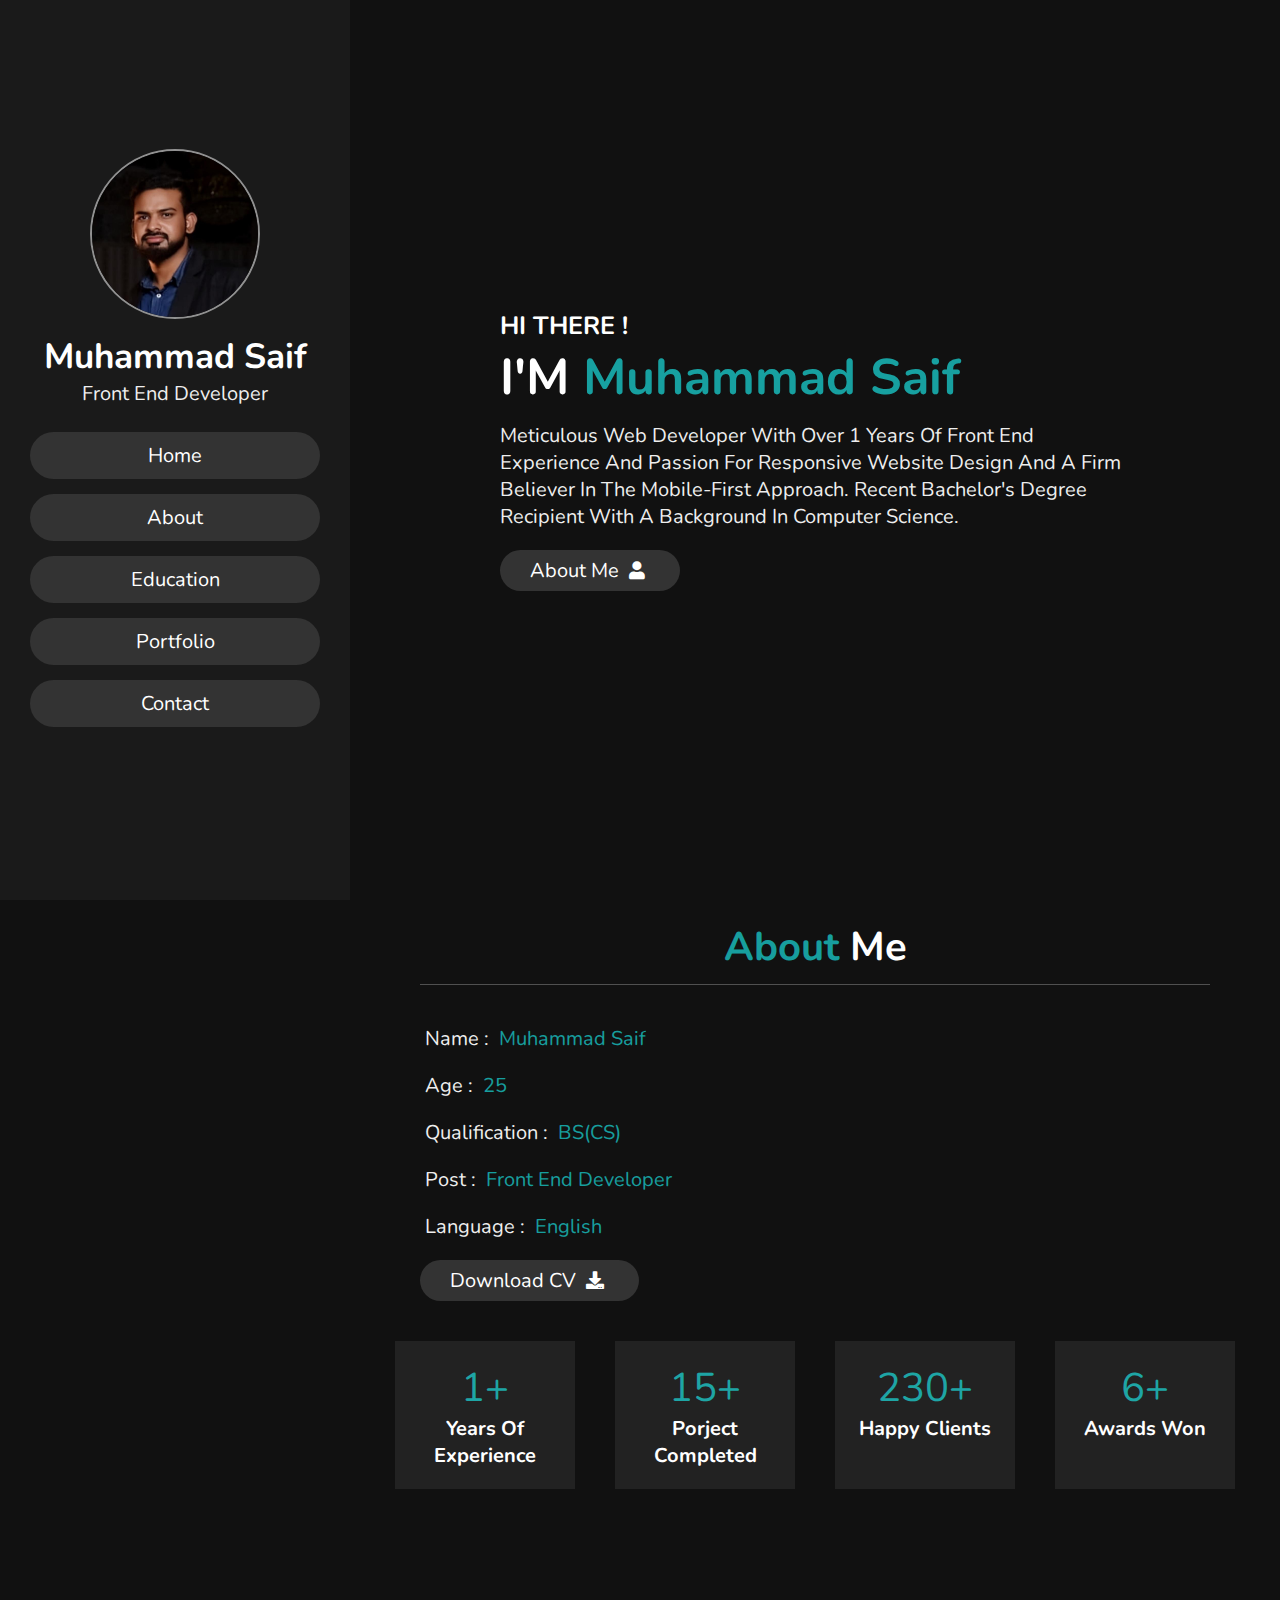
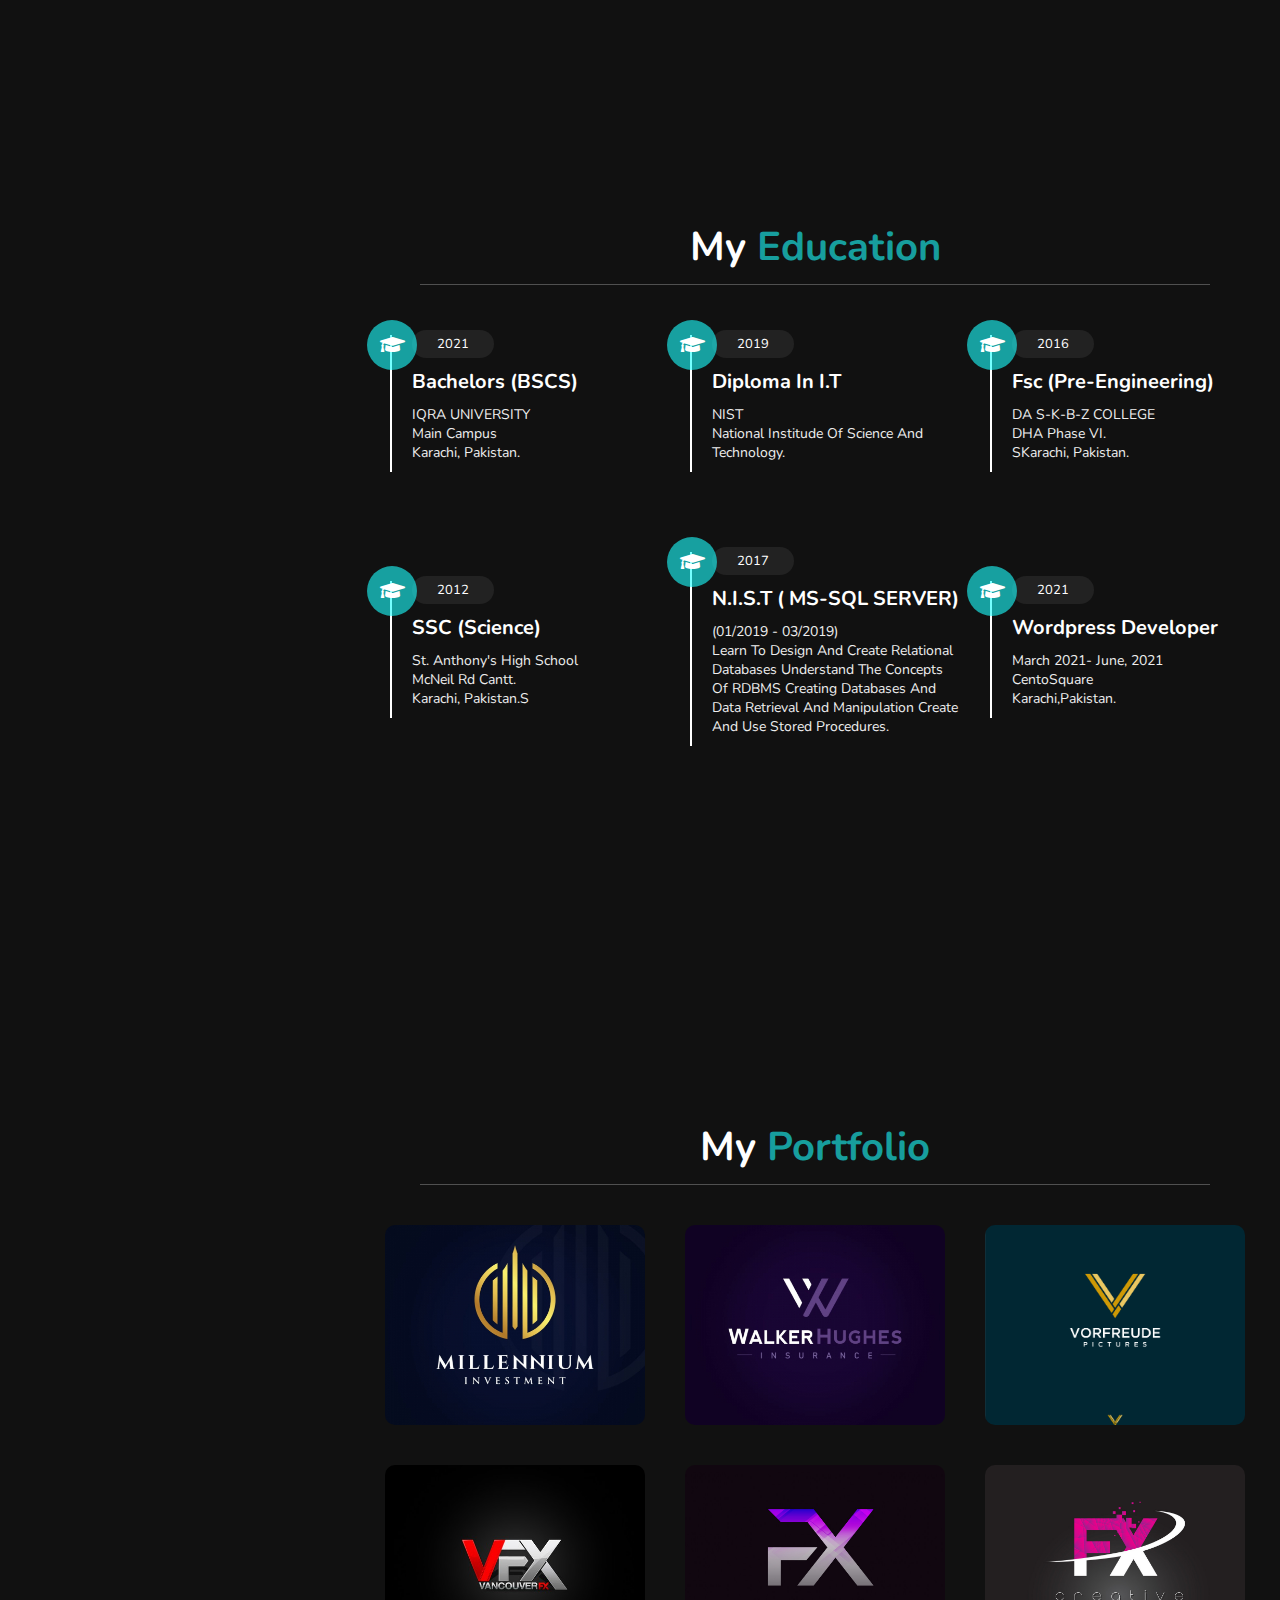
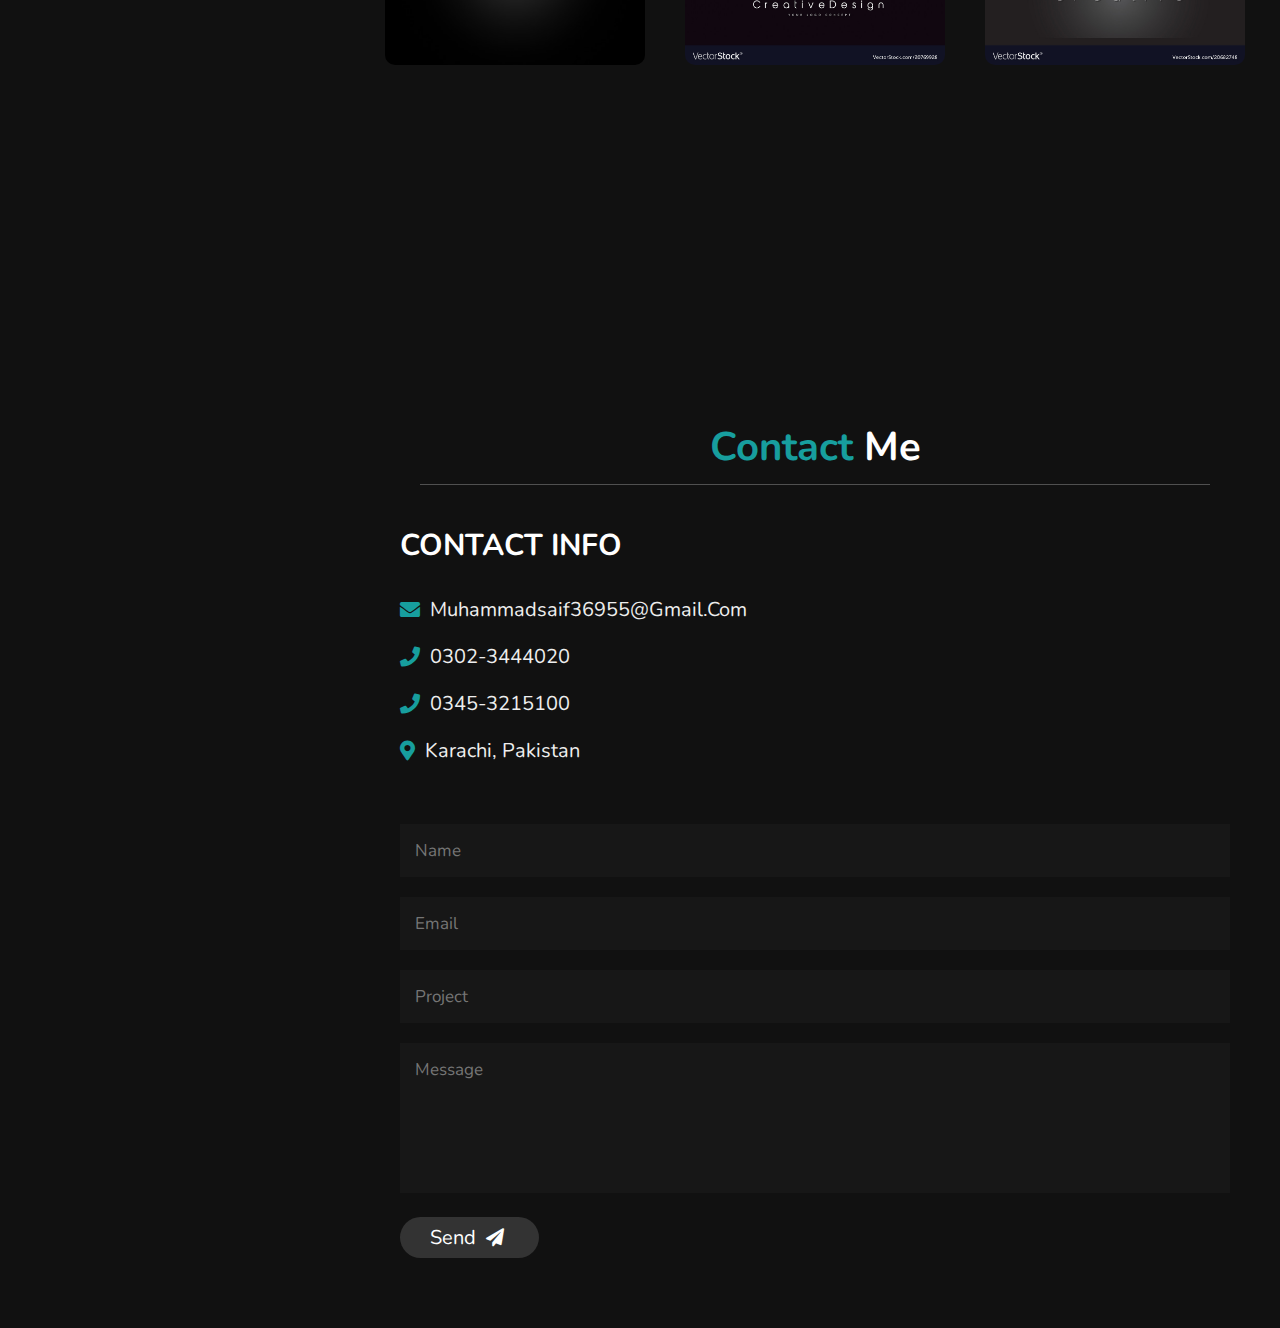
==== portfolio/index.html @ e081e2a8 "Add files via upload" ====
<!DOCTYPE html>
<html lang="en">
<head>
    <meta charset="UTF-8">
    <meta name="viewport" content="width=device-width, initial-scale=1.0">
    <title>responsive personal portfolio website design tutorail</title>

    <!-- font awesome cdn link  -->
    <link rel="stylesheet" href="https://cdnjs.cloudflare.com/ajax/libs/font-awesome/5.15.2/css/all.min.css">

    <!-- custom css file link  -->
    <link rel="stylesheet" href="style.css">

</head>
<body>
    
<!-- header section starts  -->

<header>

    <div class="user">
        <img src="image/e26ff499-fc9c-440e-9155-205e5bffd0f9.jpg " alt="">
        <h3 class="name">Muhammad Saif</h3>
        <p class="post">front end developer</p>
    </div>

    <nav class="navbar">
        <ul>
            <li><a href="#home">home</a></li>
            <li><a href="#about">about</a></li>
            <li><a href="#education">education</a></li>
            <li><a href="#portfolio">portfolio</a></li>
            <li><a href="#contact">contact</a></li>
        </ul>
    </nav>

</header>

<!-- header section ends -->

<div id="menu" class="fas fa-bars"></div>

<!-- home section starts  -->

<section class="home" id="home">

    <h3>HI THERE !</h3>
    <h1>I'M <span>Muhammad Saif</span></h1>
    <p>Meticulous web developer with over 1 years of front end experience and passion for responsive website design and a firm believer in the mobile-first approach. Recent bachelor's degree recipient with a background in Computer Science.
    </p>
    <a href="#about"><button class="btn">about me <i class="fas fa-user"></i></button></a>

</section>

<!-- home section ends -->

<!-- about section starts  -->

<section class="about" id="about">

<h1 class="heading"> <span>about</span> me </h1>

<div class="row">

    <div class="info">
        <h3> <span> name : </span> Muhammad Saif </h3>
        <h3> <span> age : </span> 25 </h3>
        <h3> <span> qualification : </span> BS(CS) </h3>
        <h3> <span> post : </span> front end developer </h3>
        <h3> <span> language : </span> English </h3>
        <a href="#"><button class="btn"> download CV <i class="fas fa-download"></i> </button></a>
    </div>

    <div class="counter">

        <div class="box">
            <span>1+</span>
            <h3>years of experience</h3>
        </div>

        <div class="box">
            <span>15+</span>
            <h3>porject completed</h3>
        </div>

        <div class="box">
            <span>230+</span>
            <h3>happy clients</h3>
        </div>

        <div class="box">
            <span>6+</span>
            <h3>awards won</h3>
        </div>

    </div>

</div>

</section>

<!-- about section ends -->

<!-- education section starts  -->

<section class="education" id="education">

<h1 class="heading"> my <span>education</span> </h1>

<div class="box-container">

    <div class="box">
        <i class="fas fa-graduation-cap"></i>
        <span>2021</span>
        <h3>Bachelors (BSCS)</h3>
        <p> IQRA UNIVERSITY<br> Main Campus <br> Karachi, Pakistan.</p>
    </div>

    <div class="box">
        <i class="fas fa-graduation-cap"></i>
        <span>2019</span>
        <h3>Diploma in I.T</h3>
        <p>NIST<br>National Institude of Science and Technology.</p>
    </div>

    <div class="box">
        <i class="fas fa-graduation-cap"></i>
        <span>2016</span>
        <h3>Fsc (Pre-engineering)</h3>
        <p>DA S-K-B-Z COLLEGE <br>DHA Phase VI.<br>sKarachi, Pakistan.</p>
    </div>

    <div class="box">
        <i class="fas fa-graduation-cap"></i>
        <span>2012</span>
        <h3>SSC (Science)</h3>
        <p>St. Anthony's High School<br>McNeil Rd Cantt.<br> Karachi, Pakistan.s</p>
    </div>

    <div class="box">
        <i class="fas fa-graduation-cap"></i>
        <span>2017</span>
        <h3>N.I.S.T ( MS-SQL SERVER)</h3>
        <p>(01/2019 - 03/2019)<br>Learn to design and create Relational Databases Understand the
            concepts of RDBMS creating databases and data retrieval and manipulation Create and use stored procedures. </p>
    </div>

    
    <div class="box">
        <i class="fas fa-graduation-cap"></i>
        <span>2021</span>
        <h3>Wordpress Developer</h3>
        <p>March 2021- June, 2021<br>CentoSquare<br> Karachi,Pakistan.</p>
    </div>

</div>

</section>

<!-- education section ends -->

<!-- portfolio section starts  -->

<section class="portfolio" id="portfolio">

<h1 class="heading"> my <span>portfolio</span> </h1>

<div class="box-container">

    <div class="box">
        <img src="image/1.jpg" alt="">
    </div>

    <div class="box">
        <img src="image/2.jpg" alt="">
    </div>

    <div class="box">
        <img src="image/3.png" alt="">
    </div>

    <div class="box">
        <img src="image/4.jpg" alt="">
    </div>

    <div class="box">
        <img src="image/5.jpg" alt="">
    </div>

    <div class="box">
        <img src="image/6.jpg" alt="">
    </div>

</div>

</section>

<!-- portfolio section ends -->

<!-- contact section starts  -->

<section class="contact" id="contact">

<h1 class="heading"> <span>contact</span> me </h1>

<div class="row">

    <div class="content">

        <h3 class="title">contact info</h3>

        <div class="info">
            <h3> <i class="fas fa-envelope"></i> muhammadsaif36955@gmail.com </h3>
            <h3> <i class="fas fa-phone"></i> 0302-3444020 </h3>
            <h3> <i class="fas fa-phone"></i> 0345-3215100 </h3>
            <h3> <i class="fas fa-map-marker-alt"></i>Karachi, Pakistan </h3>
        </div>

    </div>

    <form action="">

        <input type="text" placeholder="name" class="box">
        <input type="email" placeholder="email" class="box">
        <input type="text" placeholder="project" class="box">
        <textarea name="" id="" cols="30" rows="10" class="box message" placeholder="message"></textarea>
        <button type="submit" class="btn"> send <i class="fas fa-paper-plane"></i> </button>

    </form>

</div>

</section>

<!-- contact section ends -->


<!-- scroll top button  -->

<a href="#home" class="top">
    <img src="images/scroll-top-img.png" alt="">
</a>




<!-- jquery cdn link  -->
<script src="https://cdnjs.cloudflare.com/ajax/libs/jquery/3.6.0/jquery.min.js"></script>

<!-- custom js file link  -->
<script src="script.js"></script>


</body>
</html>
---- portfolio/style.css ----
@import url('https://fonts.googleapis.com/css2?family=Nunito:wght@200;300;400;600&display=swap');

:root{
    --yellow: #1cffff9a;
}

*{
    font-family: 'Nunito', sans-serif;
    margin:0; padding:0;
    box-sizing: border-box;
    text-decoration: none;
    outline: none; border:none;
    text-transform: capitalize;
    transition: all .2s linear;
}

*::selection{
    background:var(--yellow);
    color:#333;
}

html{
    font-size: 62.5%;
    overflow-x: hidden;
}

html::-webkit-scrollbar{
    width:1.4rem;
}

html::-webkit-scrollbar-track{
    background:#222;
}

html::-webkit-scrollbar-thumb{
    background:var(--yellow);
}

body{
    background:#111;
    overflow-x: hidden;
    padding-left: 35rem;
}

section{
    min-height: 100vh;
    padding:1rem;
}

.btn{
    padding:.7rem 3rem;
    background:#333;
    color:#fff;
    cursor: pointer;
    margin-top: 1rem;
    font-size: 2rem;
    border-radius: 5rem;
}

.btn i{
    padding:0 .5rem;
    font-size: 1.8rem;
}

.btn:hover{
    background:var(--yellow);
}

.heading{
    text-align: center;
    margin:0 6rem;
    font-size: 4rem;
    padding:1rem;
    border-bottom: .1rem solid #fff4;
    color:#fff;
}

.heading span{
    color:var(--yellow);
}

header{
    position: fixed;
    top:0; left:0;
    z-index: 1000;
    height:100%;
    width:35rem;
    background:#1a1a1a;
    display: flex;
    align-items: center;
    justify-content: center;
    flex-flow: column;
    text-align: center;
}

header .user img{
    height:17rem;
    width:17rem;
    border-radius: 50%;
    object-fit: cover;
    margin-bottom: 1rem;
    border:.2rem solid rgb(145, 145, 145);
}

header .user .name{
    font-size: 3.5rem;
    color:#fff;
}

header .user .post{
    font-size: 2rem;
    color:#eee;
}

header .navbar{
    width:100%;
}

header .navbar ul{
    list-style: none;
    padding:1rem 3rem;
}


header .navbar ul li a{
    display: block;
    padding:1rem;
    margin:1.5rem 0;
    background:#333;
    color:#fff;
    font-size: 2rem;
    border-radius: 5rem;
}

header .navbar ul li a:hover{
    background:var(--yellow);
}

#menu{
    position: fixed;
    top:2rem; right:2rem;
    background:#333;
    color:#fff;
    cursor: pointer;
    font-size: 2.5rem;
    padding:1rem 1.5rem;
    z-index: 1000;
    display: none;
}

.home{
    display: flex;
    justify-content: center;
    flex-flow: column;
    padding:0 15rem;
}

.home h3{
    font-size: 2.5rem;
    color:#fff;
}

.home h1{
    font-size:5rem;
    color:#fff;
}

.home h1 span{
    color:var(--yellow);
}

.home p{
    font-size:2rem;
    color:#eee;
    padding: 1rem 0;
}

.about .row{
    display: flex;
    align-items: center;
    justify-content: center;
    flex-wrap: wrap;
    padding:1rem 0;
}

.about .row .info{
    flex:1 1 48rem;
    padding:2rem 1rem;
    padding-left: 6rem;
}

.about .row .info h3{
    font-size: 2rem;
    color:var(--yellow);
    padding:1rem 0;
    font-weight: normal;
}

.about .row .info h3 span{
    color:#eee;
    padding:0 .5rem;
}

.about .row .counter{
    flex:1 1 48rem;
    display: flex;
    justify-content: center;
    flex-wrap:wrap;
}

.about .row .counter .box{
    width:18rem;
    background:#222;
    text-align: center;
    padding: 2rem;
    margin:2rem;
}

.about .row .counter .box span{
    font-size: 4rem;
    color:var(--yellow);
}

.about .row .counter .box h3{
    font-size: 2rem;
    color:#fff;
}

.education .box-container{
    display: flex;
    align-items: center;
    justify-content: space-between;
    flex-wrap: wrap;
    padding:1rem 0;
    padding-left: 2rem;
}

.education .box-container .box{
    width:27rem;
    margin:4rem 1rem;
    padding-left: 2rem;
    border-left: .2rem solid #fff;
    position: relative;
}

.education .box-container .box span{
    font-size: 1.3rem;
    background:#222;
    color:#fff;
    border-radius: 5rem;
    padding:.5rem 2.5rem;
}

.education .box-container .box h3{
    font-size: 2rem;
    color:#fff;
    padding-top: 1.5rem;
}

.education .box-container .box p{
    font-size: 1.4rem;
    color:#eee;
    padding: 1rem 0;
}

.education .box-container .box i{
    position: absolute;
    top:-1.5rem; left:-2.5rem;
    height:5rem;
    width: 5rem;
    border-radius: 50%;
    line-height: 5rem;
    text-align: center;
    font-size: 2rem;
    color:#fff;
    background:var(--yellow);
}

.portfolio .box-container{
    display: flex;
    align-items: center;
    justify-content: center;
    flex-wrap: wrap;
    padding:2rem 0;
}

.portfolio .box-container .box{
    height: 20rem;
    width:26rem;
    border-radius: 1rem;
    margin:2rem;
    overflow: hidden;
    cursor: pointer;
}

.portfolio .box-container .box img{
    height:100%;
    width:100%;
    object-fit: cover;
}

.portfolio .box-container .box:hover img{
    transform: scale(1.2);
}

.contact .row{
    display: flex;
    align-items: center;
    justify-content: center;
    flex-wrap: wrap;
}

.contact .row .content{
    flex:1 1 30rem;
    padding:4rem;
    padding-bottom: 0;
}

.contact .row form{
    flex:1 1 45rem;
    padding:2rem;
    margin:2rem;
    margin-bottom: 4rem;
}

.contact .row form .box{
    padding:1.5rem;
    margin:1rem 0;
    background:#3333;
    color:#fff;
    text-transform: none;
    font-size: 1.7rem;
    width:100%;
}

.contact .row form .box::placeholder{
    text-transform: capitalize;
}

.contact .row form .message{
    height: 15rem;
    resize: none;
}

.contact .row .content .title{
    text-transform: uppercase;
    color:#fff;
    font-size: 3rem;
    padding-bottom: 2rem;
}

.contact .row .content .info h3{
    display: flex;
    align-items: center;
    font-size: 2rem;
    color:#eee;
    padding:1rem 0;
    font-weight: normal;
}

.contact .row .content .info h3 i{
    padding-right: 1rem;
    color:var(--yellow);
}

.top{
    position: fixed;
    bottom:7.5rem; right: 2rem;
    z-index: 100;
    display: none;
}

/* media queries  */

@media (max-width:1200px){

    html{
        font-size: 55%;
    }

    .home{
        padding:1rem 4rem;
    }

}

@media (max-width:991px){

   header{
       left:-120%;
   }

   #menu{
       display: block;
   }

   header.toggle{
    left:0%;
   }

   body{
       padding:0;
   }

}

@media (max-width:768px){

    html{
        font-size: 50%;
    }
 
 }

@media (max-width:400px){

    header{
        width: 100vw;
    }

    .heading{
        margin:0 3rem;
    }

    .about .row .counter .box{
        width: 100%;
    }
 
    .education .box-container .box{
        width:100%;
    }

    .portfolio .box-container .box{
        width:100%;
    }

    .contact .row form{
        margin:3rem 0;
    }

 }
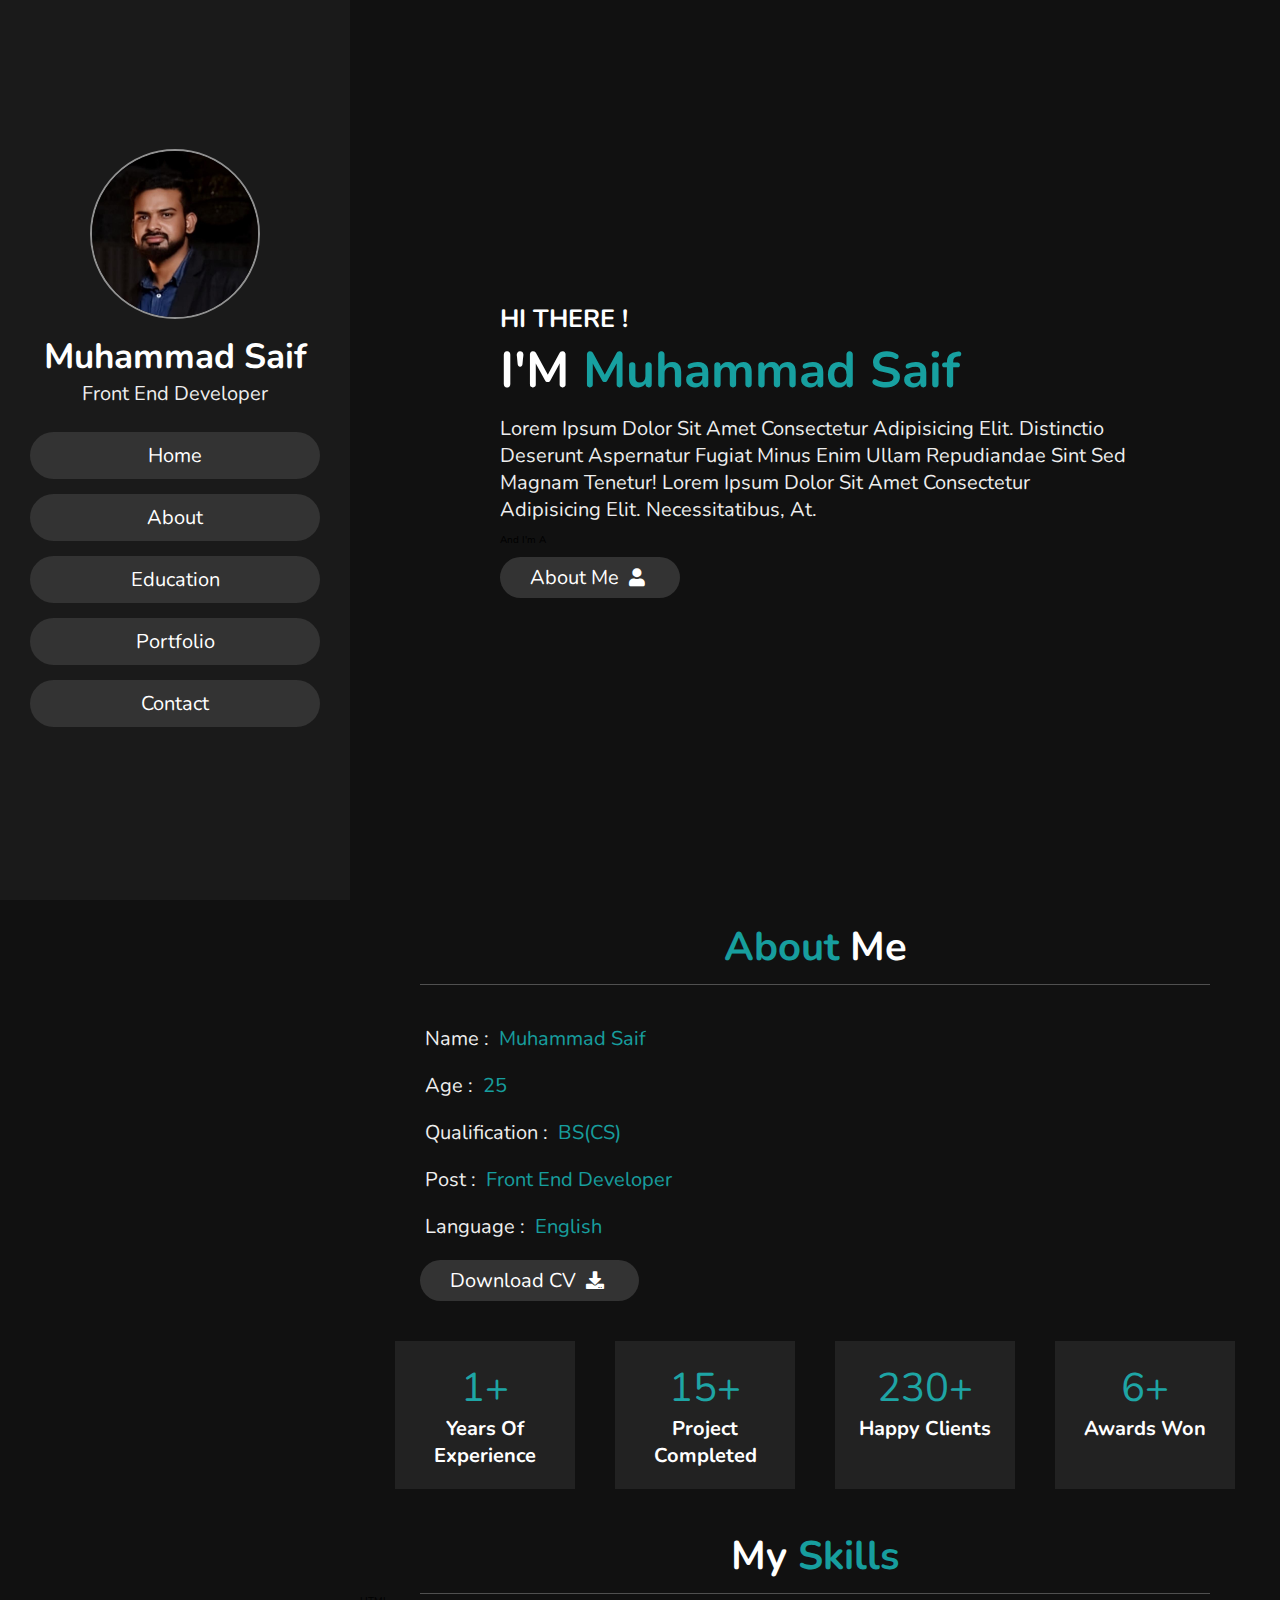
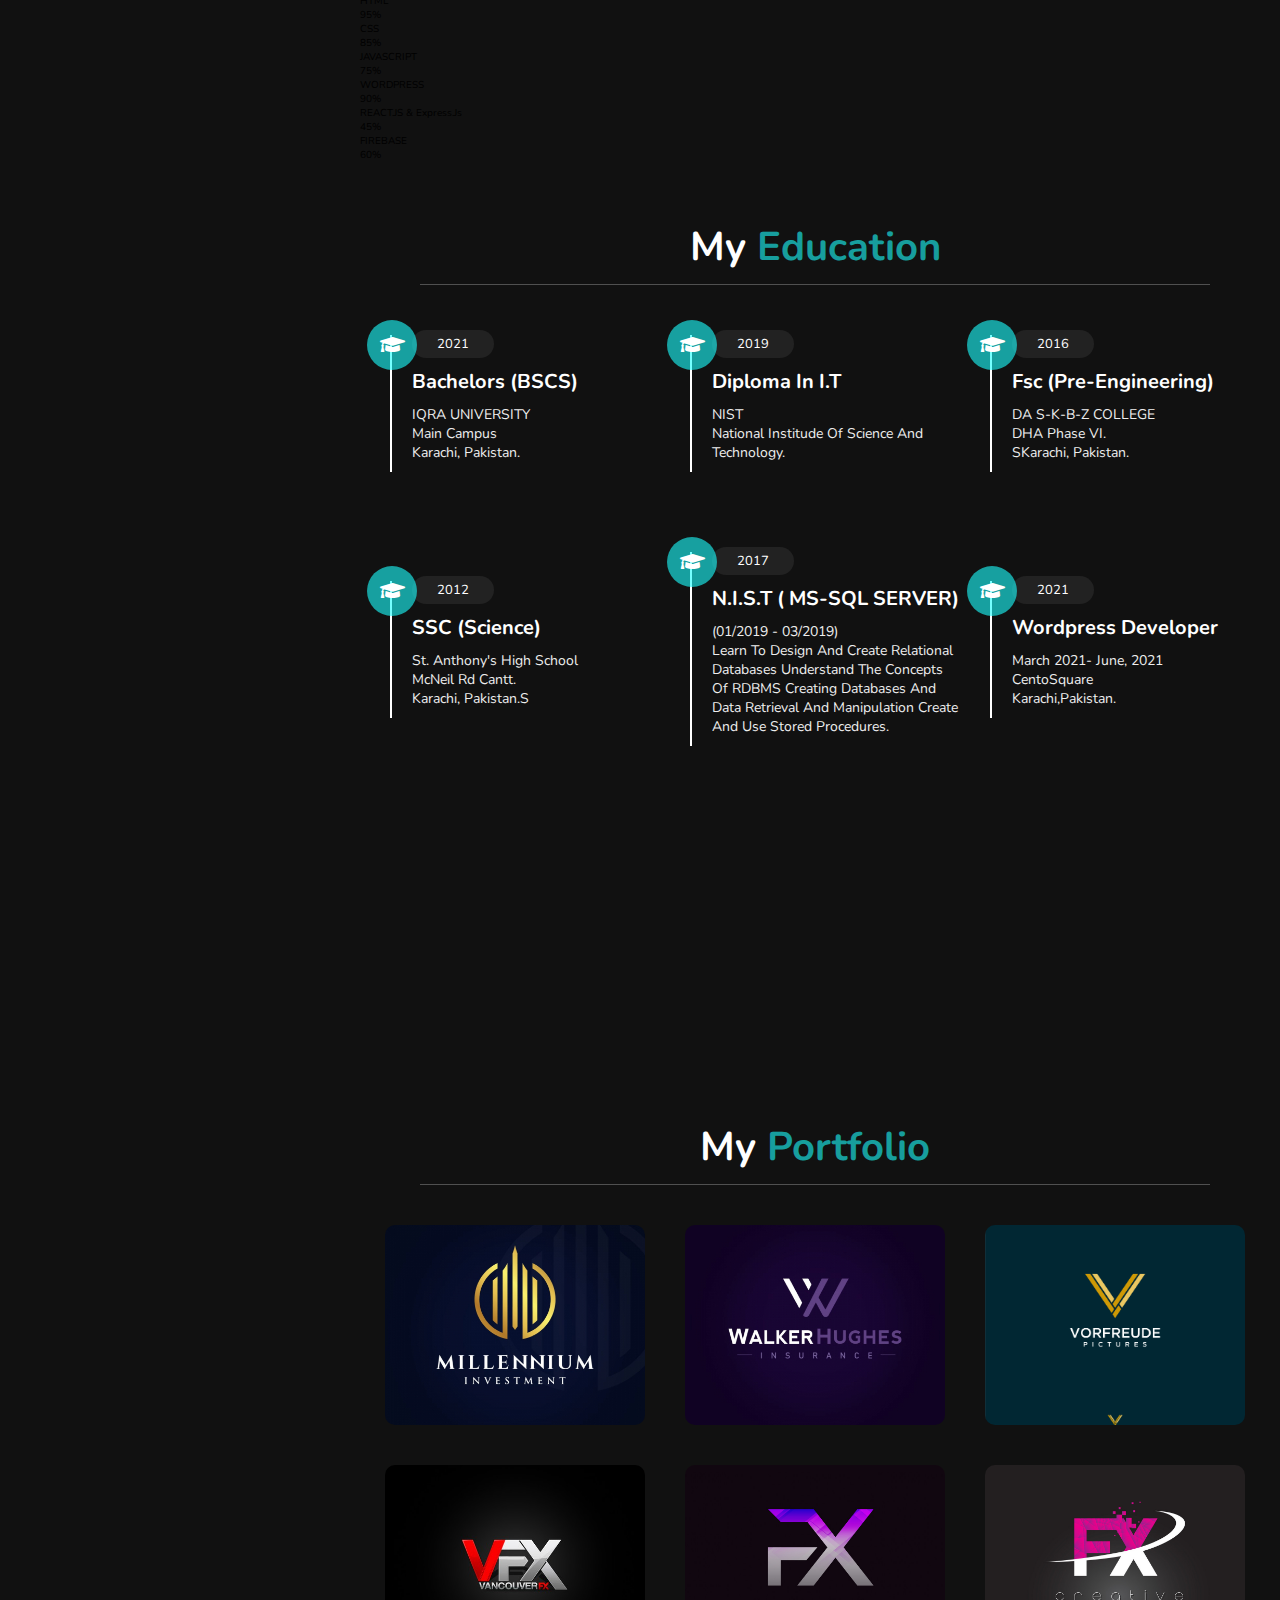
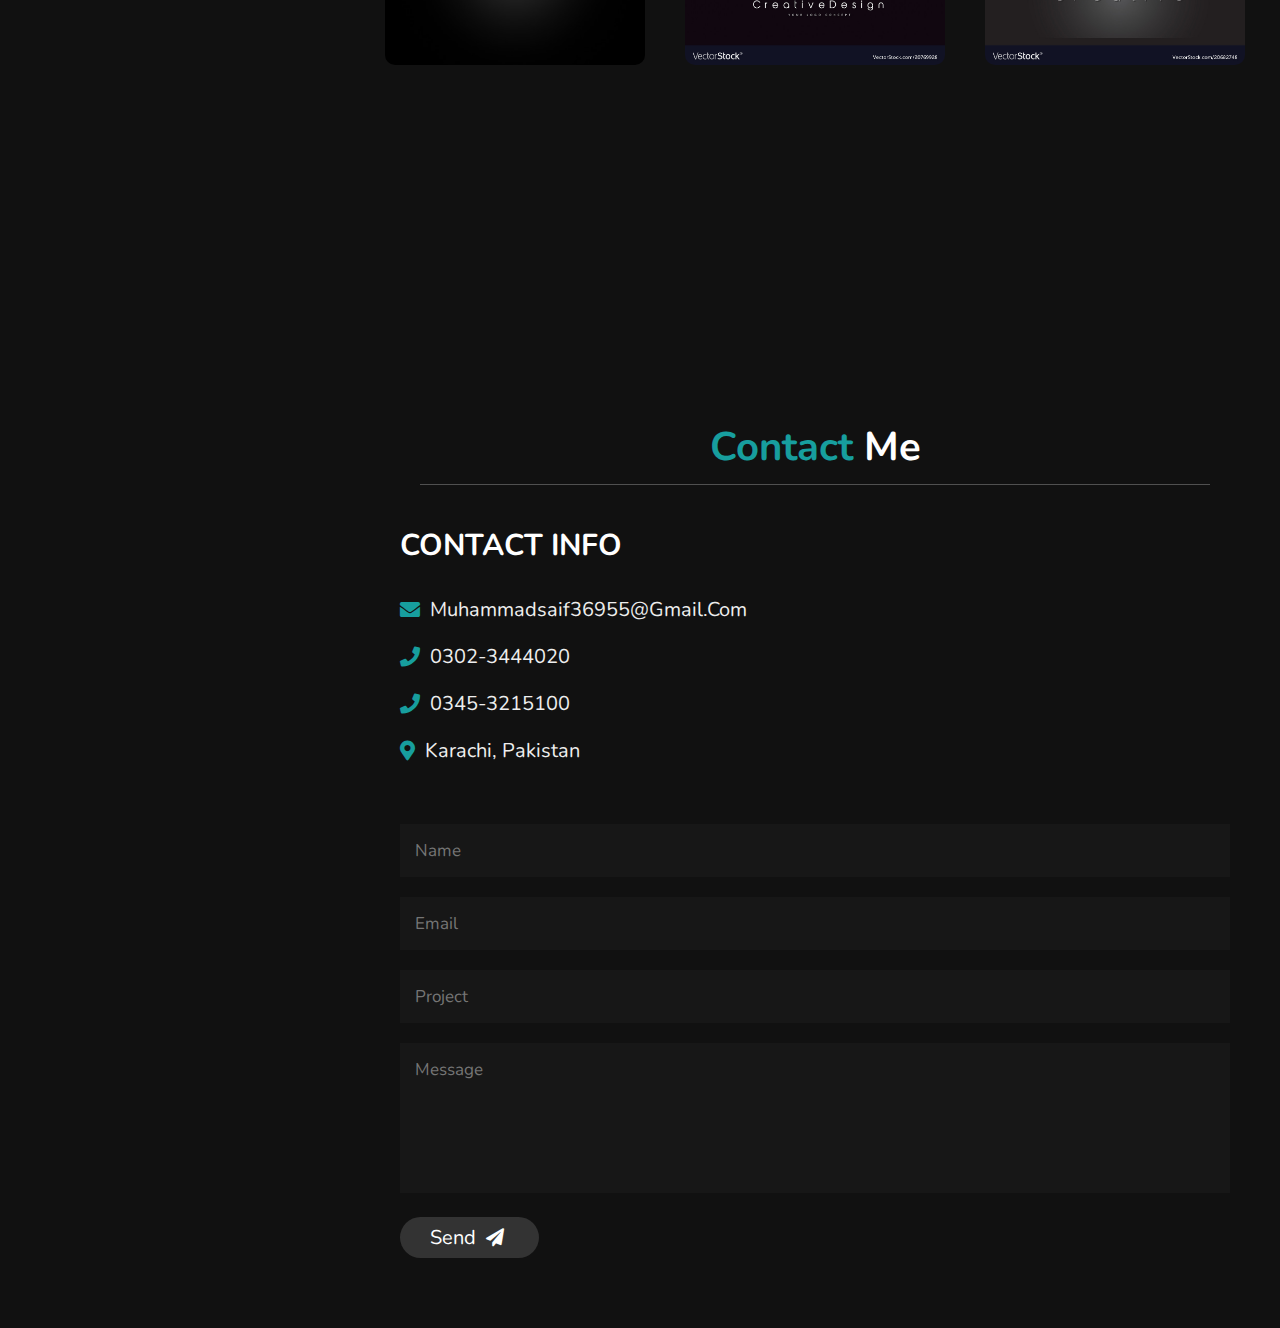
==== commit a5b64d49: "Update index.html" ====
--- a/portfolio/index.html
+++ b/portfolio/index.html
@@ -1,3 +1,4 @@
+
 <!DOCTYPE html>
 <html lang="en">
 <head>
@@ -10,6 +11,10 @@
 
     <!-- custom css file link  -->
     <link rel="stylesheet" href="style.css">
+    <script src="https://code.jquery.com/jquery-3.5.1.min.js"></script>
+    <script src="https://cdnjs.cloudflare.com/ajax/libs/typed.js/2.0.11/typed.min.js"></script>
+    <script src="https://cdnjs.cloudflare.com/ajax/libs/waypoints/4.0.1/jquery.waypoints.min.js"></script>
+    <script src="https://cdnjs.cloudflare.com/ajax/libs/OwlCarousel2/2.3.4/owl.carousel.min.js"></script>
 
 </head>
 <body>
@@ -46,9 +51,12 @@
 
     <h3>HI THERE !</h3>
     <h1>I'M <span>Muhammad Saif</span></h1>
-    <p>Meticulous web developer with over 1 years of front end experience and passion for responsive website design and a firm believer in the mobile-first approach. Recent bachelor's degree recipient with a background in Computer Science.
+    <p>Lorem ipsum dolor sit amet consectetur adipisicing elit. Distinctio deserunt aspernatur fugiat minus enim ullam repudiandae sint sed magnam tenetur! Lorem ipsum dolor sit amet consectetur adipisicing elit. Necessitatibus, at.
     </p>
+    <div class="text-3">And I'm a <span class="typing"></span></div>
     <a href="#about"><button class="btn">about me <i class="fas fa-user"></i></button></a>
+    
+</section>
 
 </section>
 
@@ -80,7 +88,7 @@
 
         <div class="box">
             <span>15+</span>
-            <h3>porject completed</h3>
+            <h3>project completed</h3>
         </div>
 
         <div class="box">
@@ -96,8 +104,47 @@
     </div>
 
 </div>
-
-</section>
+<h1 class="heading"> My<span> Skills</span> </h1>
+<div class="skill">
+    <p>HTML</p>
+    <div class="skill-bar skill1 wow slideInLeft animated">
+        <span class="skill-count1">95%</span>
+    </div>
+</div>
+<div class="skill">
+    <p>CSS</p>
+    <div class="skill-bar skill2 wow slideInLeft animated">
+         <span class="skill-count2">85%</span>
+    </div>
+</div>
+<div class="skill">
+    <p>JAVASCRIPT</p>
+    <div class="skill-bar skill3 wow slideInLeft animated">
+        <span class="skill-count3">75%</span>
+    </div>
+</div>
+<div class="skill">
+    <p>WORDPRESS</p>
+    <div class="skill-bar skill4 wow slideInLeft animated">
+        <span class="skill-count4">90%</span>
+    </div>
+</div>
+<div class="skill">
+    <p>REACT.JS & express.js</p>
+    <div class="skill-bar skill5 wow slideInLeft animated">
+        <span class="skill-count5">45%</span>
+    </div>
+</div>
+<div class="skill">
+    <p>FIREBASE</p>
+    <div class="skill-bar skill6 wow slideInLeft animated">
+        <span class="skill-count6">60%</span>
+    </div>
+</div>
+
+
+</section>
+   
 
 <!-- about section ends -->
 
@@ -172,26 +219,29 @@
     </div>
 
     <div class="box">
-        <img src="image/2.jpg" alt="">
-    </div>
-
-    <div class="box">
-        <img src="image/3.png" alt="">
+        <img src="image/2.jpg" alt="">  
+    </div>
+
+    <div class="box">
+        <img src="image/3.png" alt="">      
     </div>
 
     <div class="box">
         <img src="image/4.jpg" alt="">
+ 
     </div>
 
     <div class="box">
         <img src="image/5.jpg" alt="">
+        
     </div>
 
     <div class="box">
         <img src="image/6.jpg" alt="">
-    </div>
-
-</div>
+      
+    </div>
+
+
 
 </section>
 
@@ -242,8 +292,6 @@
 </a>
 
 
-
-
 <!-- jquery cdn link  -->
 <script src="https://cdnjs.cloudflare.com/ajax/libs/jquery/3.6.0/jquery.min.js"></script>
 
@@ -252,4 +300,4 @@
 
 
 </body>
-</html>+</html>
